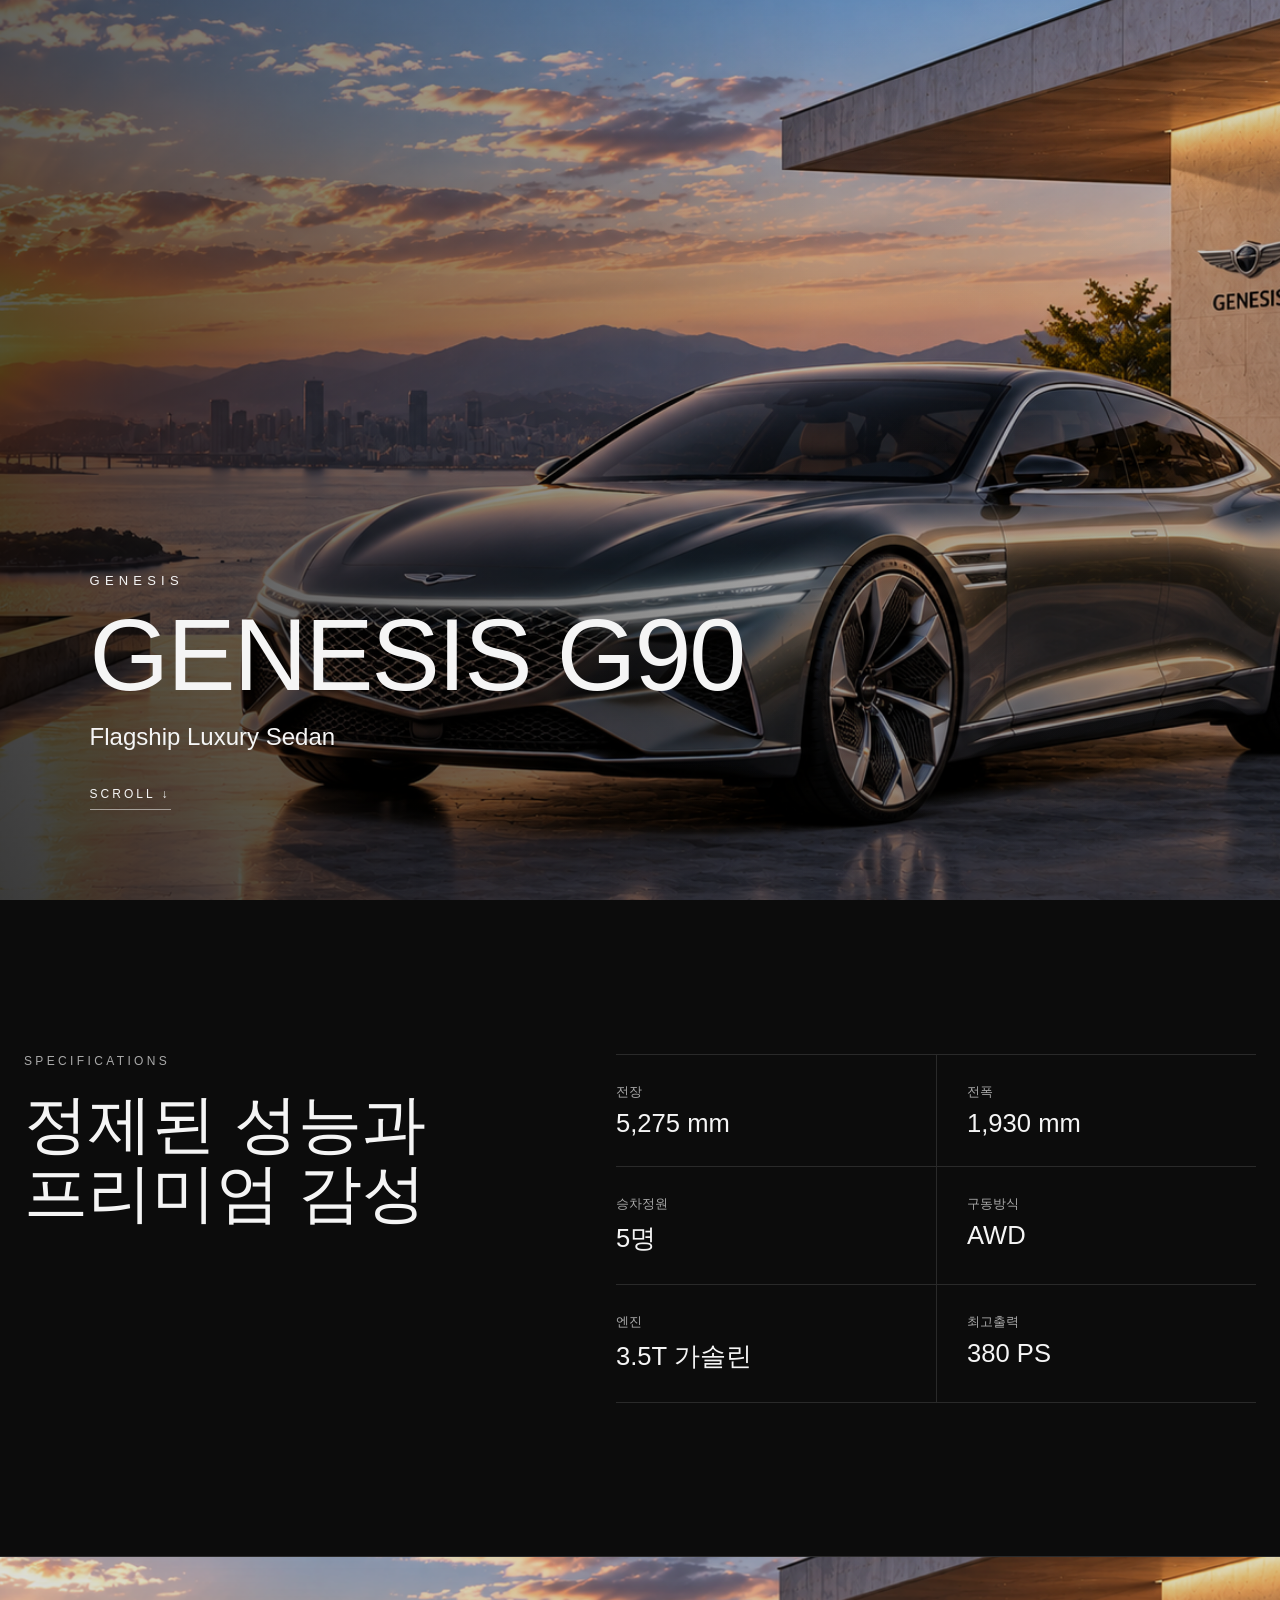
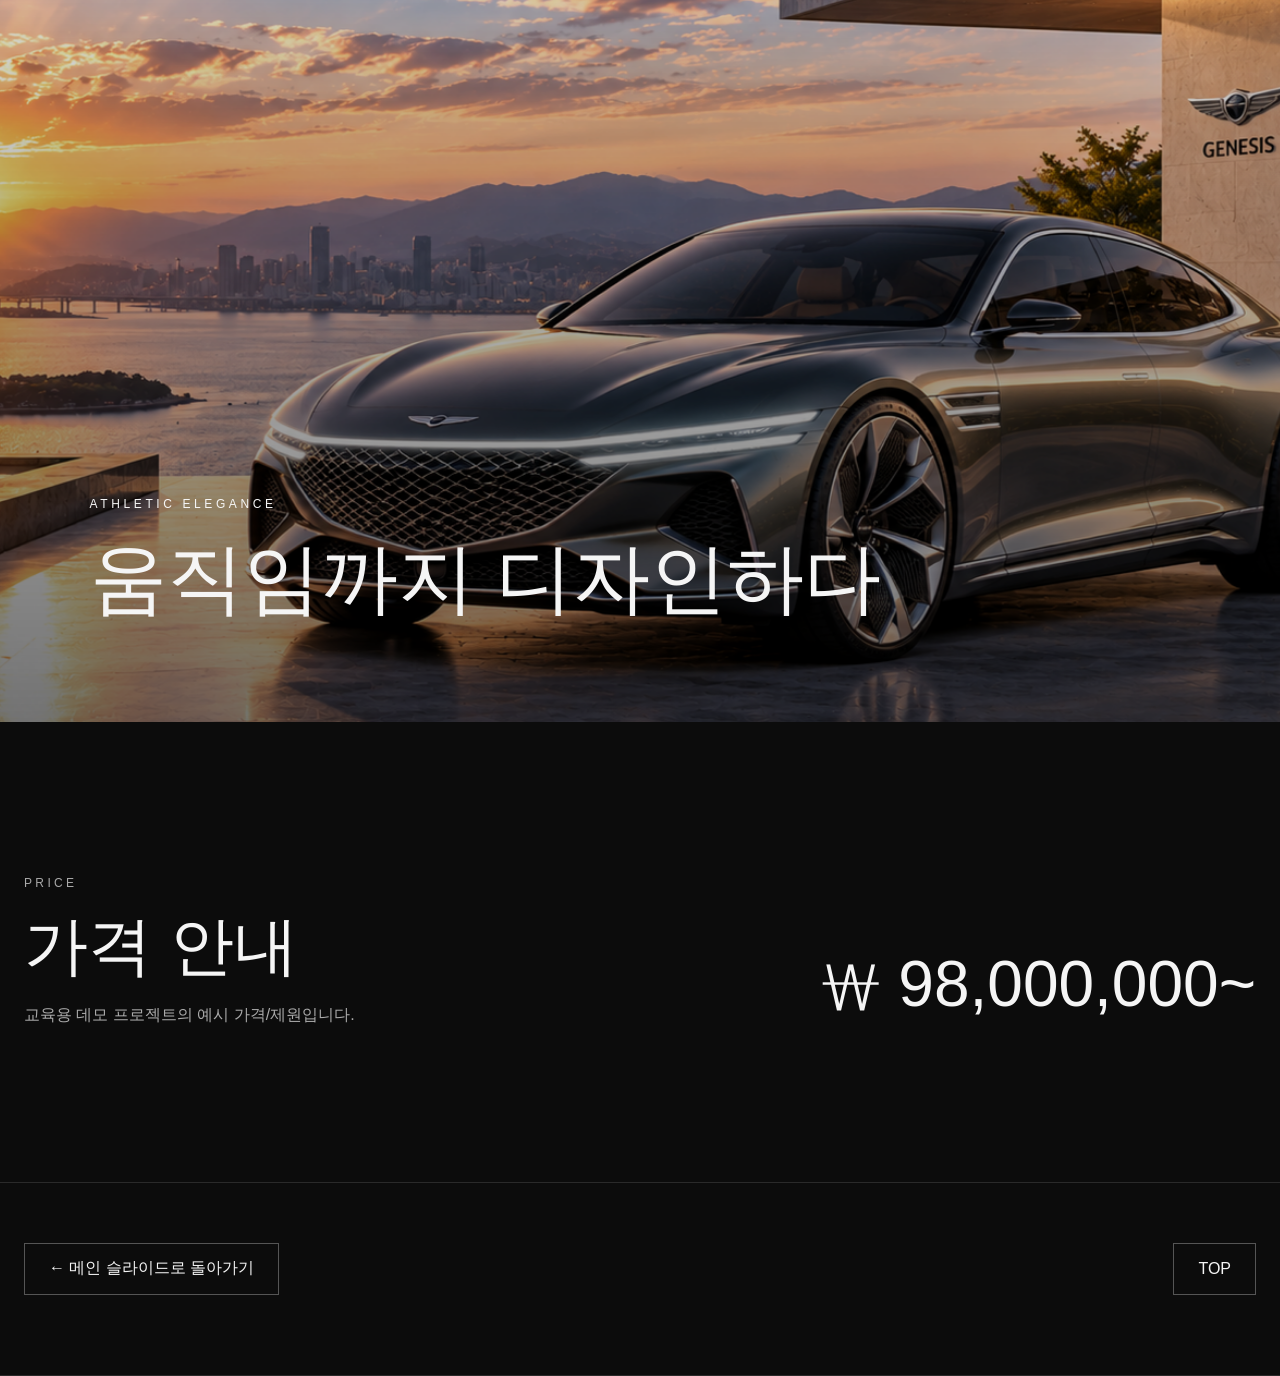
==== landing.html @ fb8df77d "배포" ====
<!DOCTYPE html>
<html lang="ko">
<head>
  <meta charset="UTF-8">
  <meta name="viewport" content="width=device-width, initial-scale=1.0">
  <meta name="author" content="Moon Seon Jong">
  <title>GENESIS | Landing</title>
  <link rel="stylesheet" href="./css/reset.css">
  <link rel="stylesheet" href="./css/landing.css">
</head>
<body>
  <header class="hero" id="top">
    <div class="hero-bg" id="heroBg"></div>
    <div class="hero-overlay"></div>
    <div class="hero-content">
      <span class="brand">GENESIS</span>
      <h1 id="modelTitle">GENESIS</h1>
      <p id="modelSub">Luxury in motion</p>
      <a class="scroll-down" href="#specs">SCROLL ↓</a>
    </div>
  </header>

  <main>
    <section class="section intro reveal" id="specs">
      <div class="inner two-col">
        <div>
          <p class="kicker">SPECIFICATIONS</p>
          <h2>정제된 성능과<br>프리미엄 감성</h2>
        </div>
        <div class="spec-grid" id="specGrid"></div>
      </div>
    </section>

    <section class="parallax-section reveal" id="parallaxSection">
      <div class="parallax-image" id="parallaxImage"></div>
      <div class="parallax-copy">
        <span>ATHLETIC ELEGANCE</span>
        <h2>움직임까지 디자인하다</h2>
      </div>
    </section>

    <section class="section price reveal">
      <div class="inner price-card">
        <div>
          <p class="kicker">PRICE</p>
          <h2>가격 안내</h2>
          <p class="note">교육용 데모 프로젝트의 예시 가격/제원입니다.</p>
        </div>
        <strong id="modelPrice">₩ 0</strong>
      </div>
    </section>

    <section class="section actions reveal">
      <div class="inner action-row">
        <a class="back-btn" href="./index.html">← 메인 슬라이드로 돌아가기</a>
        <a class="top-link" href="#top">TOP</a>
      </div>
    </section>
  </main>

  <button id="goTop" class="go-top" aria-label="맨 위로 이동">↑</button>

  <script src="./js/landing.js"></script>
</body>
</html>
---- css/landing.css ----
@import url('./reset.css');
:root{--bg:#0c0c0c;--fg:#f5f5f5;--muted:#aaa;--line:#2a2a2a}
html{scroll-behavior:smooth}
body{background:var(--bg);color:var(--fg);overflow-x:hidden}
.hero{position:relative;width:100%;height:100dvh;min-height:680px;overflow:hidden}
.hero-bg{position:absolute;inset:-8%;background-position:center;background-size:cover;transform:scale(1.06);transition:transform 2.4s cubic-bezier(.2,.7,.2,1)}
.hero.loaded .hero-bg{transform:scale(1)}
.hero-overlay{position:absolute;inset:0;background:linear-gradient(90deg,rgba(0,0,0,.58),rgba(0,0,0,.04) 65%),linear-gradient(180deg,rgba(0,0,0,.08),rgba(0,0,0,.45))}
.hero-content{position:absolute;left:clamp(24px,7vw,130px);bottom:clamp(60px,10vh,130px);z-index:2;max-width:760px}
.brand{display:block;font-size:13px;letter-spacing:.4em;margin-bottom:18px;opacity:0;transform:translateY(20px);animation:rise .9s .2s forwards}
.hero h1{font-size:clamp(46px,8vw,112px);font-weight:500;letter-spacing:-.02em;line-height:.95;opacity:0;transform:translateY(50px);animation:rise 1.2s .35s forwards}
.hero p{font-size:clamp(16px,2vw,24px);margin-top:20px;opacity:0;transform:translateY(24px);animation:rise 1s .8s forwards}
.scroll-down{display:inline-block;margin-top:36px;padding-bottom:8px;border-bottom:1px solid rgba(255,255,255,.5);font-size:12px;letter-spacing:.25em;opacity:0;animation:fade 1s 1.15s forwards}
@keyframes rise{to{opacity:1;transform:translateY(0)}}
@keyframes fade{to{opacity:1}}

.section{padding:clamp(90px,12vw,180px) 0;border-bottom:1px solid var(--line)}
.inner{width:min(1280px,calc(100% - 48px));margin:0 auto}
.two-col{display:grid;grid-template-columns:1fr 1.25fr;gap:80px;align-items:start}
.kicker{font-size:12px;letter-spacing:.28em;color:#aaa;margin-bottom:22px}
.section h2{font-size:clamp(36px,5vw,68px);font-weight:500;line-height:1.08}
.spec-grid{display:grid;grid-template-columns:repeat(2,1fr);border-top:1px solid var(--line)}
.spec{padding:28px 0;border-bottom:1px solid var(--line)}
.spec:nth-child(odd){padding-right:30px}
.spec:nth-child(even){padding-left:30px;border-left:1px solid var(--line)}
.spec span{display:block;color:var(--muted);font-size:13px;margin-bottom:8px}
.spec strong{font-size:clamp(20px,2vw,30px);font-weight:500}

.parallax-section{position:relative;height:85vh;min-height:620px;overflow:hidden}
.parallax-image{position:absolute;inset:-12% 0;background-position:center;background-size:cover;transform:translateY(0);transition:transform 2.2s cubic-bezier(.2,.7,.2,1);will-change:transform}
.parallax-section::after{content:"";position:absolute;inset:0;background:linear-gradient(180deg,rgba(0,0,0,.12),rgba(0,0,0,.55))}
.parallax-copy{position:absolute;z-index:2;left:clamp(24px,7vw,130px);bottom:clamp(60px,10vh,120px)}
.parallax-copy span{font-size:12px;letter-spacing:.3em}
.parallax-copy h2{margin-top:16px;font-size:clamp(40px,6vw,82px);font-weight:500}

.price-card{display:flex;justify-content:space-between;gap:50px;align-items:end}
.price-card strong{font-size:clamp(38px,5vw,76px);font-weight:500;white-space:nowrap}
.note{color:var(--muted);margin-top:20px;line-height:1.7}
.actions{padding-top:60px;padding-bottom:80px}
.action-row{display:flex;justify-content:space-between;align-items:center;gap:20px}
.back-btn,.top-link{display:inline-flex;align-items:center;justify-content:center;min-height:52px;padding:0 24px;border:1px solid #555;transition:.25s}
.back-btn:hover,.top-link:hover{background:#fff;color:#000;border-color:#fff}
.go-top{position:fixed;right:24px;bottom:24px;z-index:20;width:52px;height:52px;border-radius:50%;background:#fff;color:#000;font-size:22px;opacity:0;visibility:hidden;transform:translateY(10px);transition:.3s}
.go-top.show{opacity:1;visibility:visible;transform:none}
.reveal{opacity:0;transform:translateY(50px);transition:opacity 1.1s ease,transform 1.1s ease}
.reveal.on{opacity:1;transform:none}

@media(max-width:800px){
  .hero{min-height:560px}
  .two-col{grid-template-columns:1fr;gap:48px}
  .spec-grid{grid-template-columns:1fr}
  .spec:nth-child(odd),.spec:nth-child(even){padding-left:0;padding-right:0;border-left:0}
  .price-card{align-items:flex-start;flex-direction:column}
  .action-row{flex-direction:column;align-items:stretch}
  .back-btn,.top-link{width:100%}
  .parallax-section{height:70vh;min-height:520px}
}

@media(prefers-reduced-motion:reduce){
  *,*::before,*::after{scroll-behavior:auto!important;animation-duration:.01ms!important;transition-duration:.01ms!important}
}
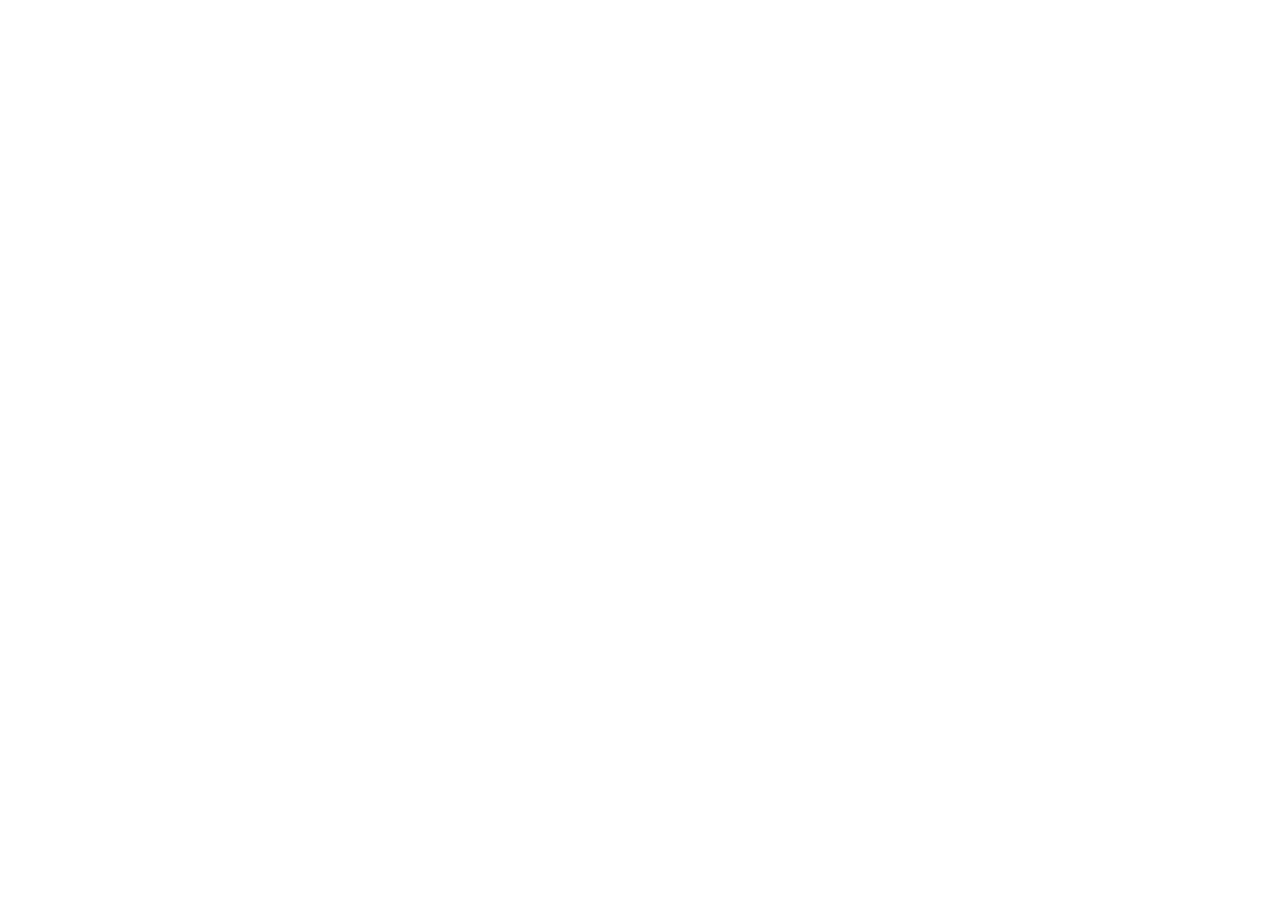
==== commit fd4c99a4: "수정" ====
--- a/landing.html
+++ b/landing.html
@@ -4,7 +4,7 @@
   <meta charset="UTF-8">
   <meta name="viewport" content="width=device-width, initial-scale=1.0">
   <meta name="author" content="Moon Seon Jong">
-  <title>GENESIS | Landing</title>
+  <title>GENESIS | 제네시스/title>
   <link rel="stylesheet" href="./css/reset.css">
   <link rel="stylesheet" href="./css/landing.css">
 </head>
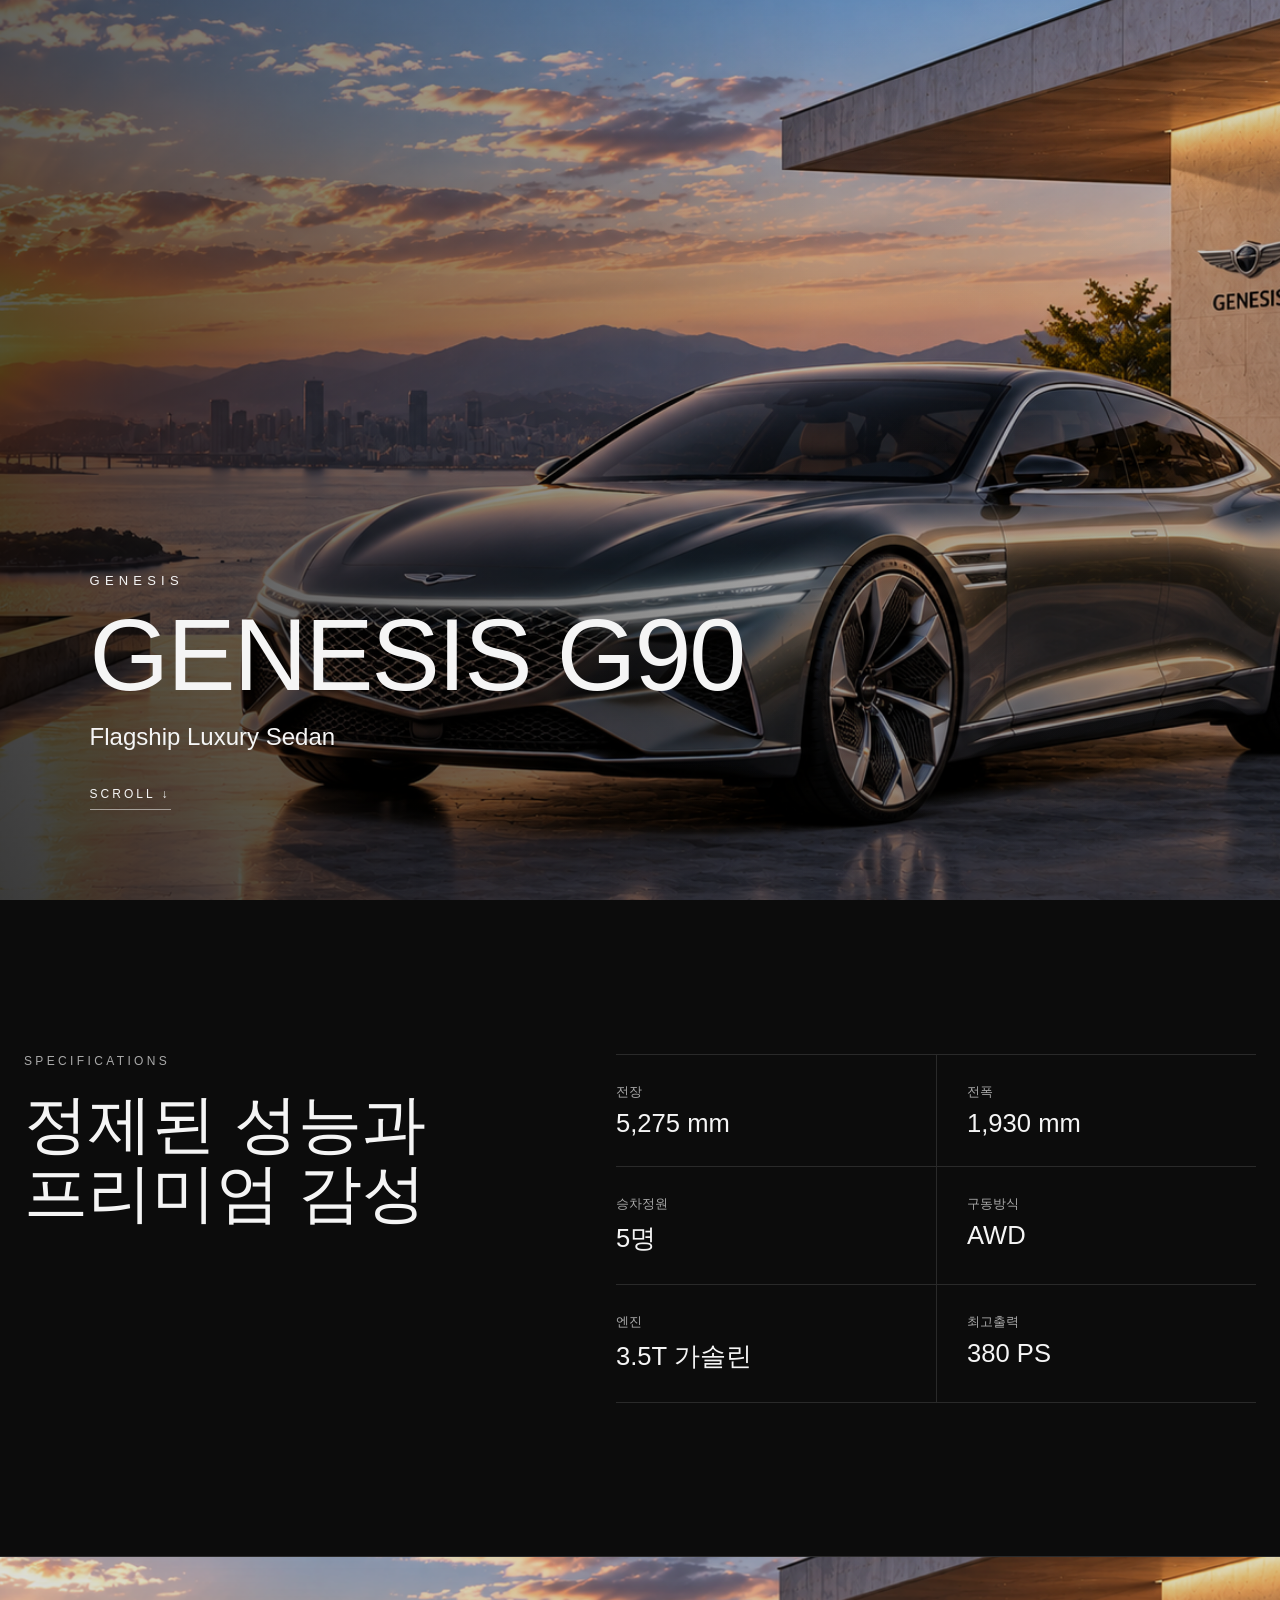
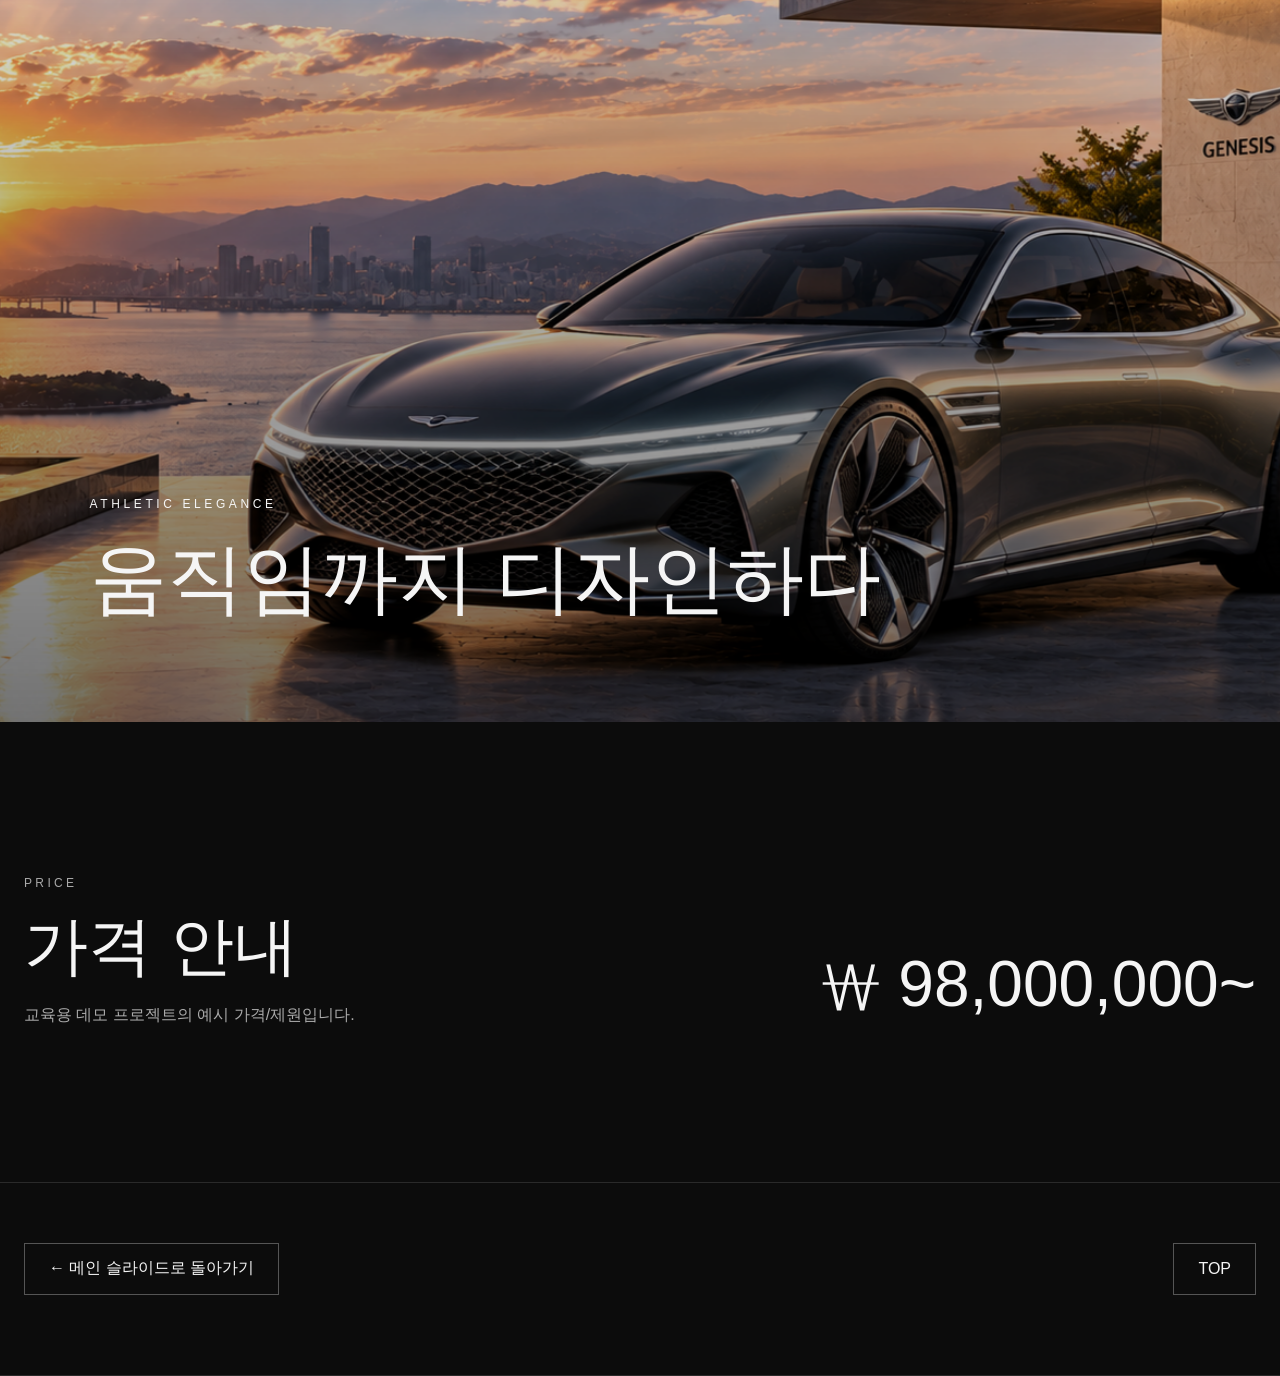
==== commit 80c3b607: "수정 moon" ====
--- a/landing.html
+++ b/landing.html
@@ -4,7 +4,7 @@
   <meta charset="UTF-8">
   <meta name="viewport" content="width=device-width, initial-scale=1.0">
   <meta name="author" content="Moon Seon Jong">
-  <title>GENESIS | 제네시스/title>
+  <title>GENESIS | 제네시스 | 클론</title>
   <link rel="stylesheet" href="./css/reset.css">
   <link rel="stylesheet" href="./css/landing.css">
 </head>
